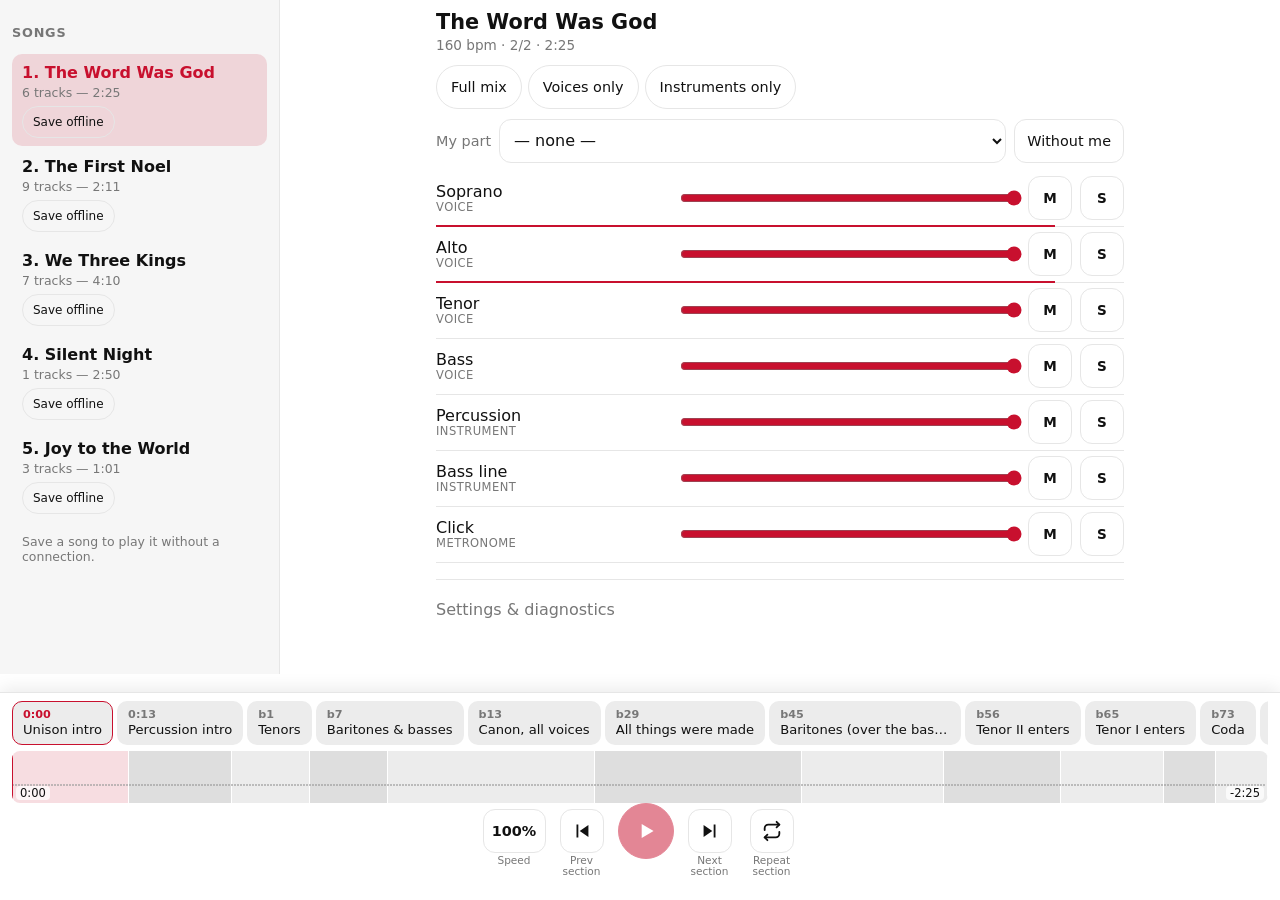
==== ffc17adc021a536af8273198/index.html @ b6e52224 "deploy" ====
<!doctype html>
<html lang="en">
<head>
  <meta charset="utf-8" />
  <meta name="viewport" content="width=device-width, initial-scale=1, viewport-fit=cover" />
  <meta name="robots" content="noindex, nofollow" />
  <meta name="color-scheme" content="light dark" />
  <meta name="theme-color" content="#ffffff" media="(prefers-color-scheme: light)" />
  <meta name="theme-color" content="#111111" media="(prefers-color-scheme: dark)" />
  <title>Part Player</title>
  <link rel="manifest" href="./manifest.webmanifest" />
  <link rel="icon" href="./icon.svg" type="image/svg+xml" />
  <link rel="apple-touch-icon" href="./icon-180.png" />
  <meta name="apple-mobile-web-app-capable" content="yes" />
  <script type="module" crossorigin src="./assets/index-BksRQBym.js"></script>
  <link rel="stylesheet" crossorigin href="./assets/index-Ci_ZjGRX.css">
</head>
<body>
  <!-- Left shelf: the setlist. Always open on wide screens, a drawer on phones. -->
  <aside id="shelf" aria-label="Songs">
    <header>
      <h2>Songs</h2>
      <button id="closeshelf" class="only-narrow" aria-label="Close song list">✕</button>
    </header>
    <ol id="songs"></ol>
    <p class="hint">Save a song to play it without a connection.</p>
  </aside>
  <div id="scrim" class="only-narrow" hidden></div>

  <div id="page">
    <header class="top">
      <button id="shelfbtn" class="only-narrow" aria-label="Song list" aria-controls="shelf" aria-expanded="false">
        <svg viewBox="0 0 24 24" aria-hidden="true"><path fill="none" stroke="currentColor" stroke-width="2" stroke-linecap="round" d="M4 7h16M4 12h16M4 17h16"/></svg>
      </button>
      <div>
        <h1 id="songtitle">Loading…</h1>
        <p id="meta" class="meta"></p>
      </div>
    </header>

    <main>
      <div id="error" class="error" role="alert" hidden>
        <p id="errortext"></p>
        <button id="retry">Retry</button>
      </div>

      <div class="presets" role="group" aria-label="Mix presets">
        <button data-preset="full">Full mix</button>
        <button data-preset="voices">Voices only</button>
        <button data-preset="instruments">Instruments only</button>
      </div>
      <div class="mypart">
        <label for="mypart">My part</label>
        <select id="mypart"></select>
        <button id="without" aria-pressed="false">Without me</button>
      </div>
      <div id="mixer" aria-label="Tracks"></div>

      <details id="settings">
        <summary>Settings &amp; diagnostics</summary>
        <label class="opt"><input type="checkbox" id="countin" /> Count-in before each repeat</label>
        <div class="lab">
          <button id="t-null">Sync test</button>
          <button id="t-ramp">Timeline test</button>
          <button id="t-bench">CPU bench</button>
        </div>
        <pre id="stats"></pre>
        <pre id="out"></pre>
      </details>
    </main>
  </div>

  <!-- Player bar: always visible. Song structure, waveform, transport. -->
  <footer id="dock">
    <div id="strip" role="list" aria-label="Song structure"></div>
    <div id="overview" role="slider" aria-label="Song position. Tap to seek, drag to repeat a range." tabindex="0">
      <div id="blocks"></div>
      <canvas id="wave"></canvas>
      <div id="loopband"></div>
      <div id="head"></div>
      <span id="pos" class="time">0:00</span>
      <span id="remain" class="time">-0:00</span>
    </div>
    <div class="transport">
      <label class="ctl c-speed"><select id="speed"></select><span>Speed</span></label>
      <div class="ctl c-prev"><button id="prev" aria-label="Previous section"></button><span aria-hidden="true">Prev section</span></div>
      <div class="ctl c-play"><button id="play" class="primary" aria-label="Play" disabled></button></div>
      <div class="ctl c-next"><button id="next" aria-label="Next section"></button><span aria-hidden="true">Next section</span></div>
      <div class="ctl c-repeat"><button id="repeat" aria-label="Repeat current section" aria-pressed="false"></button><span aria-hidden="true">Repeat section</span></div>
    </div>
    <p id="loopinfo" aria-live="polite"></p>
  </footer>
</body>
</html>
---- ffc17adc021a536af8273198/assets/index-Ci_ZjGRX.css ----
:root{--accent:#c8102e;--accent-soft:color-mix(in srgb, var(--accent) 14%, transparent);--bg:#fff;--bg2:#f6f6f6;--fg:#111;--muted:#777;--line:#e6e6e6;--block-a:#ececec;--block-b:#dedede;--wave:#9a9a9a;--shelf-w:280px;--dock-h:226px;color:var(--fg);background:var(--bg);-webkit-tap-highlight-color:transparent;font-family:system-ui,-apple-system,Segoe UI,Roboto,sans-serif}@media (prefers-color-scheme:dark){:root{--accent:#ff4d5e;--bg:#111;--bg2:#181818;--fg:#f2f2f2;--muted:#999;--line:#262626;--block-a:#222;--block-b:#2c2c2c;--wave:#6e6e6e}}*{box-sizing:border-box}body{margin:0}button,select{font:inherit;color:inherit}button{border:1px solid var(--line);cursor:pointer;background:0 0;border-radius:12px;min-width:44px;min-height:44px}button[aria-pressed=true]{background:var(--accent);border-color:var(--accent);color:#fff}button:disabled{opacity:.5;cursor:default}:focus-visible{outline:3px solid var(--accent);outline-offset:2px}svg{width:22px;height:22px;display:block}[hidden]{display:none!important}#page{padding-bottom:calc(var(--dock-h) + env(safe-area-inset-bottom))}main,.top{max-width:720px;margin:0 auto;padding:0 16px}.top{padding-top:max(10px, env(safe-area-inset-top));align-items:center;gap:8px;padding-bottom:6px;display:flex}.top h1{margin:0;font-size:1.3rem;line-height:1.2}.meta{color:var(--muted);font-variant-numeric:tabular-nums;margin:2px 0 0;font-size:.85rem}.offline-badge{color:var(--accent)}#shelfbtn{border:0;flex:none;place-items:center;display:grid}#shelf{z-index:30;width:min(var(--shelf-w), 86vw);background:var(--bg2);border-right:1px solid var(--line);padding:max(10px, env(safe-area-inset-top)) 12px 16px;transition:transform .2s;position:fixed;top:0;bottom:0;left:0;overflow-y:auto;transform:translate(-100%)}#shelf.open{transform:none}#shelf header{justify-content:space-between;align-items:center;min-height:44px;display:flex}#shelf h2{text-transform:uppercase;letter-spacing:.06em;color:var(--muted);margin:0;font-size:.8rem}#shelf header button{border:0}#songs{margin:0;padding:0;list-style:none}#songs li{border-radius:10px;margin-bottom:2px}#songs li.current{background:var(--accent-soft)}#songs .pick{text-align:left;border:0;width:100%;min-height:52px;padding:8px 10px 4px;display:block}#songs .pick b{font-weight:600;display:block}#songs li.current .pick b{color:var(--accent)}#songs .pick small{color:var(--muted);font-variant-numeric:tabular-nums;font-size:.78rem}#songs .save{border-radius:16px;min-height:32px;margin:0 10px 8px;padding:0 10px;font-size:.75rem}#songs .save[data-state=saved]{border-color:var(--accent);color:var(--accent)}.hint{color:var(--muted);padding:0 10px;font-size:.78rem}#scrim{z-index:25;background:#00000073;position:fixed;inset:0}@media (width>=900px){#shelf{width:var(--shelf-w);bottom:calc(var(--dock-h) + env(safe-area-inset-bottom));transform:none}#page{margin-left:var(--shelf-w)}.only-narrow{display:none!important}}.presets{scrollbar-width:none;gap:6px;margin:6px 0 10px;display:flex;overflow-x:auto}.presets button{border-radius:22px;flex:none;padding:0 14px;font-size:.9rem}.mypart{grid-template-columns:auto 1fr auto;align-items:center;gap:8px;margin-bottom:8px;display:grid}.mypart label{color:var(--muted);font-size:.9rem}.mypart select{border:1px solid var(--line);background:0 0;border-radius:12px;min-width:0;min-height:44px;padding:0 10px;font-size:1rem}.mypart button{padding:0 12px;font-size:.9rem}.mypart button:disabled{opacity:.4}.track{border-bottom:1px solid var(--line);grid-template-columns:minmax(84px,34%) 1fr 44px 44px;align-items:center;gap:8px;min-height:56px;display:grid;position:relative}.track .tname{line-height:1.2;overflow:hidden}.track .tname small{color:var(--muted);text-transform:uppercase;letter-spacing:.04em;font-size:.72rem;display:block}.track.mine .tname{color:var(--accent);font-weight:650}.track input[type=range]{width:100%;accent-color:var(--accent);min-height:44px}.track button{font-size:.85rem;font-weight:700}.track button.solo[aria-pressed=true]{color:#111;background:#e0a100;border-color:#e0a100}.track.silent .tname,.track.silent input{opacity:.45}.track .load{height:2px;width:calc(var(--p,0) * 100%);background:var(--accent);transition:width .2s;position:absolute;bottom:-1px;left:0}.track.ready .load{display:none}.track.failed .tname small{color:var(--accent)}.error{border:1px solid var(--accent);border-radius:12px;justify-content:space-between;align-items:center;gap:12px;margin:8px 0;padding:8px 12px;display:flex}.error p{margin:0;font-size:.9rem}details{border-top:1px solid var(--line);margin:16px 0;padding-top:8px}summary{cursor:pointer;min-height:44px;color:var(--muted);align-items:center;display:flex}.opt{align-items:center;gap:8px;min-height:44px;display:flex}.lab{flex-wrap:wrap;gap:8px;margin-top:8px;display:flex}.lab button{padding:0 12px;font-size:.85rem}pre{white-space:pre-wrap;font-size:11px}#dock{z-index:20;background:var(--bg);border-top:1px solid var(--line);padding:6px 12px max(8px, env(safe-area-inset-bottom));position:fixed;bottom:0;left:0;right:0;box-shadow:0 -4px 16px #00000014}#strip{scroll-behavior:smooth;scrollbar-width:none;gap:4px;padding:2px 0 6px;display:flex;overflow-x:auto}#strip::-webkit-scrollbar{display:none}#strip .sec{text-align:left;white-space:nowrap;text-overflow:ellipsis;background:var(--block-a);border-color:#0000;border-radius:10px;flex-shrink:1;flex-basis:0;min-width:fit-content;min-height:44px;padding:2px 10px;font-size:.82rem;line-height:1.15;position:relative;overflow:hidden}#strip .sec b{color:var(--muted);font-size:.7rem;font-weight:600;display:block}#strip .sec .fill{width:calc(var(--p,0) * 100%);background:var(--accent-soft);pointer-events:none;position:absolute;top:0;bottom:0;left:0}#strip .sec span{text-overflow:ellipsis;max-width:170px;display:block;position:relative;overflow:hidden}#strip .sec.current{border-color:var(--accent)}#strip .sec.current b{color:var(--accent)}#strip .sec.looped{background:var(--accent);color:#fff}#strip .sec.looped b{color:#fff}#overview{touch-action:none;cursor:pointer;-webkit-user-select:none;user-select:none;border-radius:8px;height:52px;position:relative;overflow:hidden}#blocks{position:absolute;inset:0}#blocks .blk{border-right:1px solid var(--bg);position:absolute;top:0;bottom:0}#blocks .blk:nth-child(odd){background:var(--block-a)}#blocks .blk:nth-child(2n){background:var(--block-b)}#blocks .blk.current{background:var(--accent-soft)}#wave{pointer-events:none;width:100%;height:100%;position:absolute;inset:0}#loopband{background:var(--accent-soft);border-left:2px solid var(--accent);border-right:2px solid var(--accent);pointer-events:none;display:none;position:absolute;top:0;bottom:0}#head{background:var(--accent);pointer-events:none;width:2px;margin-left:-1px;position:absolute;top:0;bottom:0}.transport{justify-content:center;align-items:flex-start;gap:10px;margin-top:6px;display:flex}.ctl{flex-direction:column;align-items:center;gap:2px;display:flex}.ctl>span{color:var(--muted);text-align:center;max-width:52px;font-size:.66rem;line-height:1.1}.c-play{margin-top:-6px}#overview .time{font-variant-numeric:tabular-nums;color:var(--fg);background:color-mix(in srgb, var(--bg) 75%, transparent);pointer-events:none;border-radius:4px;padding:0 4px;font-size:.72rem;position:absolute;bottom:3px}#pos{left:4px}#remain{right:4px}.transport select{appearance:none;border:1px solid var(--line);text-align:center;text-align-last:center;font-variant-numeric:tabular-nums;cursor:pointer;background:0 0;border-radius:12px;min-width:56px;height:44px;padding:0 8px;font-size:.9rem;font-weight:600}.transport button{place-items:center;display:grid}.transport .primary{background:var(--accent);border-color:var(--accent);color:#fff;border-radius:50%;width:56px;height:56px}.transport .primary svg{width:26px;height:26px}#loopinfo{min-height:1em;color:var(--accent);text-align:center;margin:2px auto 0;font-size:.75rem}@media (width<=359px){#dock{padding-left:8px;padding-right:8px}.transport{gap:4px}.ctl>span{max-width:46px;font-size:.6rem}.transport select{min-width:50px;padding:0 4px;font-size:.8rem}main,.top{padding:0 10px}}
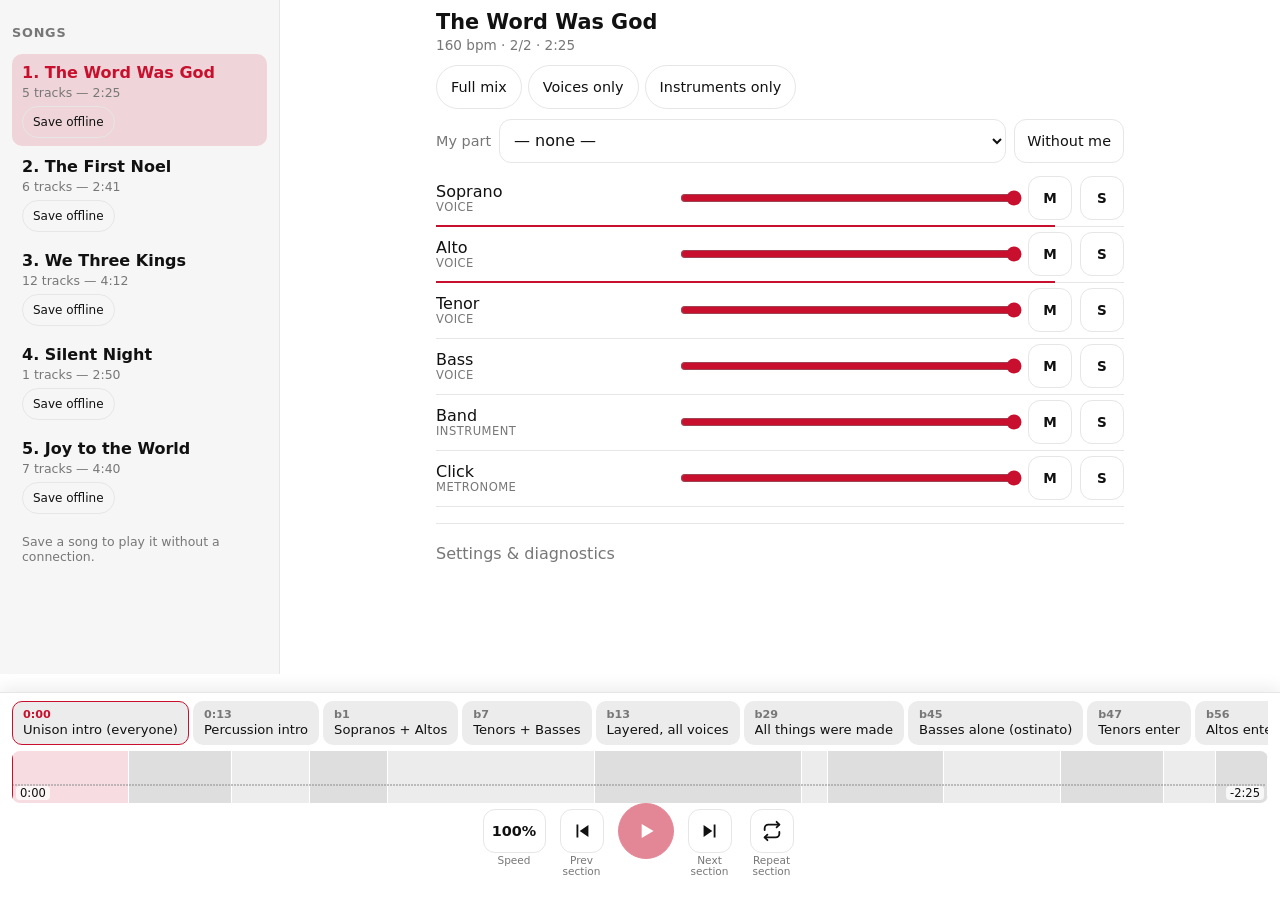
==== commit 8719cd0f: "deploy" ====
--- a/ffc17adc021a536af8273198/index.html
+++ b/ffc17adc021a536af8273198/index.html
@@ -12,7 +12,7 @@
   <link rel="icon" href="./icon.svg" type="image/svg+xml" />
   <link rel="apple-touch-icon" href="./icon-180.png" />
   <meta name="apple-mobile-web-app-capable" content="yes" />
-  <script type="module" crossorigin src="./assets/index-BksRQBym.js"></script>
+  <script type="module" crossorigin src="./assets/index-Cu8pUU0S.js"></script>
   <link rel="stylesheet" crossorigin href="./assets/index-Ci_ZjGRX.css">
 </head>
 <body>
